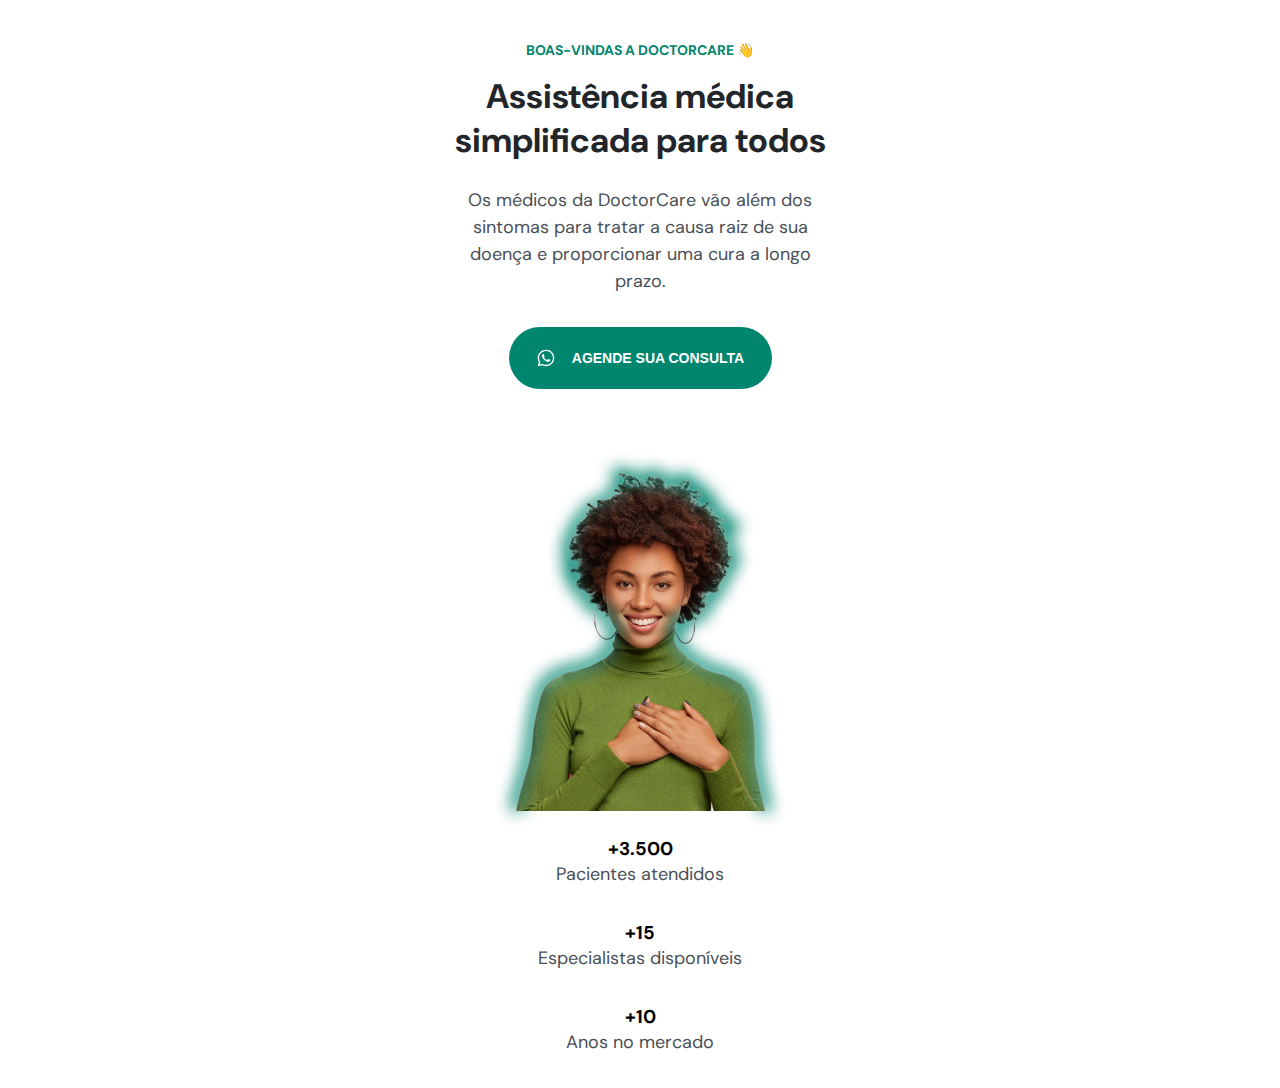
==== index.html @ e9bacbc9 "Right image used - CSS updated" ====
<!DOCTYPE html>
<html lang="en">
  <head>
    <meta charset="UTF-8" />
    <meta http-equiv="X-UA-Compatible" content="IE=edge" />
    <meta name="viewport" content="width=device-width, initial-scale=1.0" />
    <title>DoctorCare</title>
    <link rel="stylesheet" href="style.css" />
    <link rel="preconnect" href="https://fonts.googleapis.com" />
    <link rel="preconnect" href="https://fonts.gstatic.com" crossorigin />
    <link
      href="https://fonts.googleapis.com/css2?family=DM+Sans:wght@400;700&display=swap"
      rel="stylesheet"
    />
  </head>
  <body>
    <header>
      <h4>BOAS-VINDAS A DOCTORCARE 👋</h4>
      <h1>Assistência médica simplificada para todos</h1>
      <p>
        Os médicos da DoctorCare vão além dos sintomas para tratar a causa raiz
        de sua doença e proporcionar uma cura a longo prazo.
      </p>
      <button>
        <svg
          width="20"
          height="20"
          viewBox="0 0 20 20"
          fill="none"
          xmlns="http://www.w3.org/2000/svg"
        >
          <path
            d="M13.8337 11.6667C13.667 11.5833 12.5837 11.0833 12.417 11C12.2503 10.9167 12.0837 10.9167 11.917 11.0833C11.7503 11.25 11.417 11.75 11.2503 11.9167C11.167 12.0833 11.0003 12.0833 10.8337 12C10.2503 11.75 9.66699 11.4167 9.16699 11C8.75033 10.5833 8.33366 10.0833 8.00033 9.58334C7.91699 9.41668 8.00033 9.25001 8.08366 9.16668C8.16699 9.08334 8.25033 8.91668 8.41699 8.83334C8.50033 8.75001 8.58366 8.58334 8.58366 8.50001C8.66699 8.41668 8.66699 8.25001 8.58366 8.16668C8.50033 8.08334 8.08366 7.08334 7.91699 6.66668C7.83366 6.08334 7.66699 6.08334 7.50033 6.08334C7.41699 6.08334 7.25033 6.08334 7.08366 6.08334C6.91699 6.08334 6.66699 6.25001 6.58366 6.33334C6.08366 6.83334 5.83366 7.41668 5.83366 8.08334C5.91699 8.83334 6.16699 9.58334 6.66699 10.25C7.58366 11.5833 8.75033 12.6667 10.167 13.3333C10.5837 13.5 10.917 13.6667 11.3337 13.75C11.7503 13.9167 12.167 13.9167 12.667 13.8333C13.2503 13.75 13.7503 13.3333 14.0837 12.8333C14.2503 12.5 14.2503 12.1667 14.167 11.8333C14.167 11.8333 14.0003 11.75 13.8337 11.6667ZM15.917 4.08334C12.667 0.833344 7.41699 0.833344 4.16699 4.08334C1.50033 6.75001 1.00033 10.8333 2.83366 14.0833L1.66699 18.3333L6.08366 17.1667C7.33366 17.8333 8.66699 18.1667 10.0003 18.1667C14.5837 18.1667 18.2503 14.5 18.2503 9.91668C18.3337 7.75001 17.417 5.66668 15.917 4.08334ZM13.667 15.75C12.5837 16.4167 11.3337 16.8333 10.0003 16.8333C8.75033 16.8333 7.58366 16.5 6.50033 15.9167L6.25033 15.75L3.66699 16.4167L4.33366 13.9167L4.16699 13.6667C2.16699 10.3333 3.16699 6.16668 6.41699 4.08334C9.66699 2.00001 13.8337 3.08334 15.8337 6.25001C17.8337 9.50001 16.917 13.75 13.667 15.75Z"
            fill="white"
          />
        </svg>
        Agende sua consulta
      </button>
      <img src="./assets/Foto.png" alt="Mulher com camisola verde a sorrir" />
      <h3>+3.500</h3>
      <p>Pacientes atendidos</p>
      <h3>+15</h3>
      <p>Especialistas disponíveis</p>
      <h3>+10</h3>
      <p>Anos no mercado</p>
    </header>
  </body>
</html>
---- style.css ----
* {
  margin: 0;
  box-sizing: border-box;
}

:root {
  font-size: 62.5%;
  --primary-color: hsl(170, 100%, 26%);
  --headline: hsl(210, 11%, 15%);
  --paragraph: hsl(210, 9%, 31%);
}

body {
  font-family: 'DM Sans';
  font-size: 1.6rem;
  text-align: center;
}

header {
  width: 37.5rem;
  margin-right: auto;
  margin-left: auto;
  margin-top: 4.1rem;
}

h4 {
  font-size: 1.4rem;
  color: var(--primary-color);
  margin-bottom: 1.6rem;
}

h1 {
  font-size: 3.4rem;
  color: var(--headline);
  line-height: 130%;
  margin-bottom: 2.4rem;
}

p {
  font-size: 1.8rem;
  line-height: 150%;
  color: var(--paragraph);
  margin-bottom: 3.2rem;
}

button {
  background: var(--primary-color);
  border: none;
  border-radius: 4rem;
  margin-bottom: 6rem;
  height: 6.2rem;
  width: 26.3rem;
  text-transform: uppercase;
  color: white;
  font-size: 1.4rem;
  font-weight: 700;
  display: flex;
  align-items: center;
  justify-content: center;
  gap: 1.6rem;
  margin-right: auto;
  margin-left: auto;
}
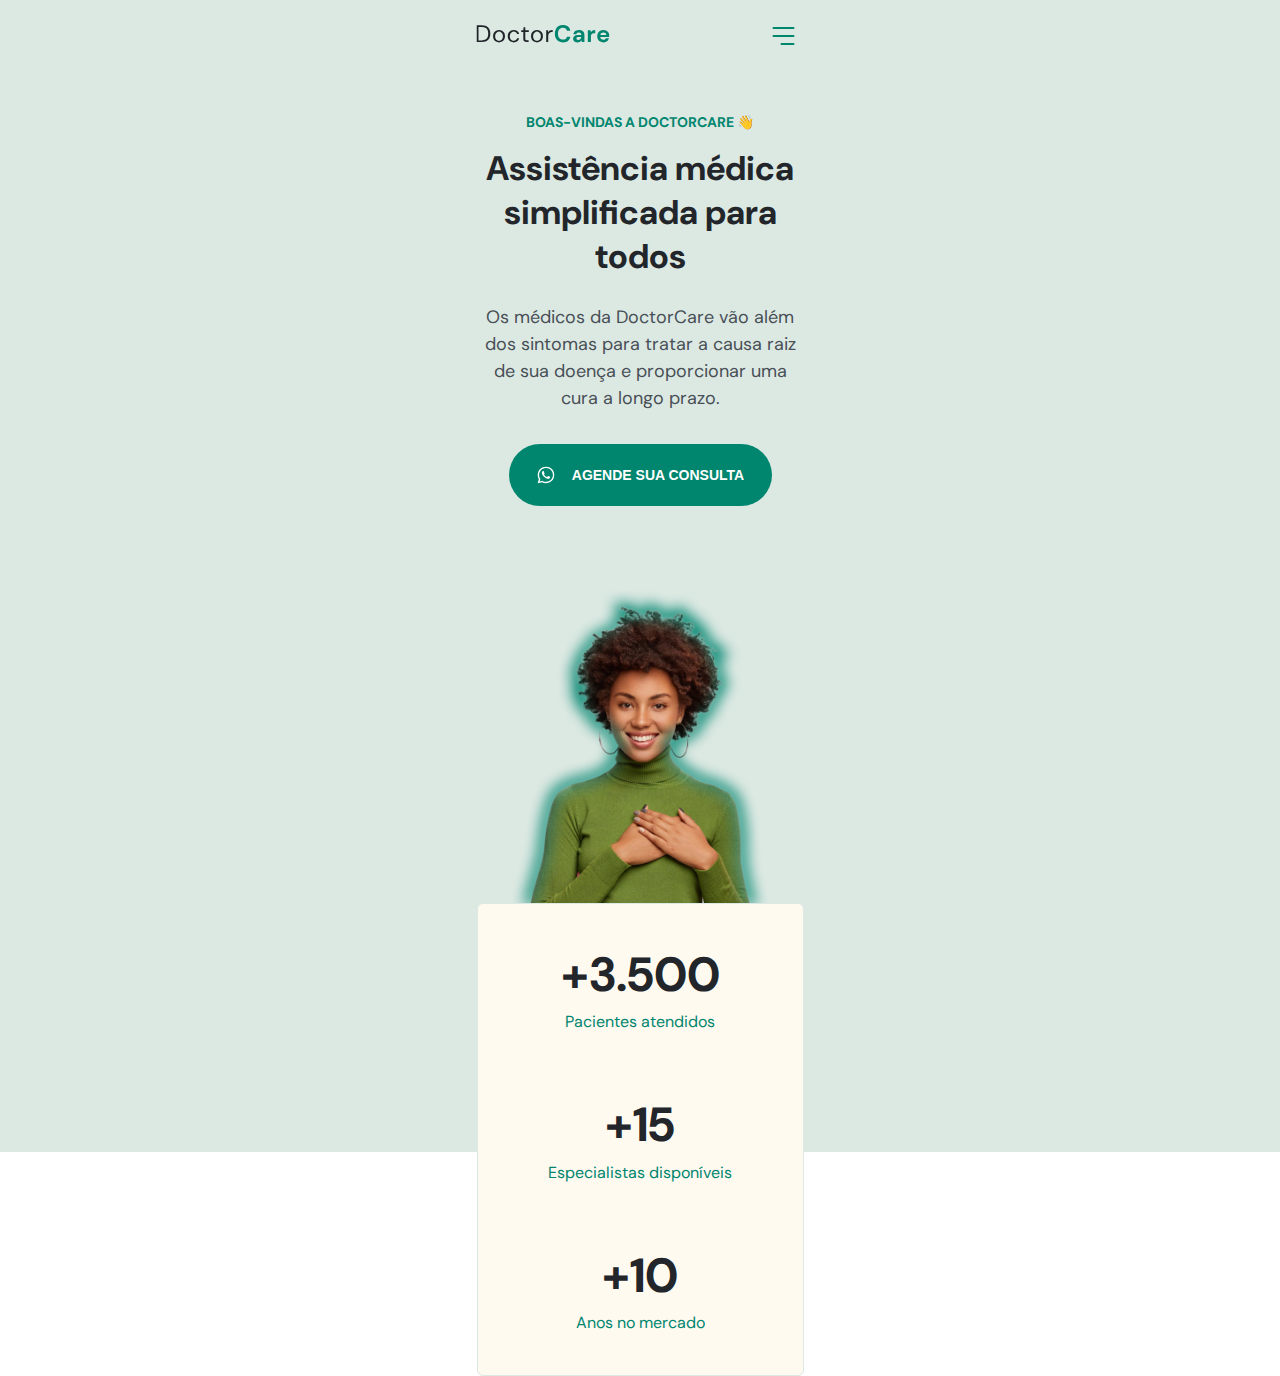
==== commit b718d25a: "Nav bar added" ====
--- a/index.html
+++ b/index.html
@@ -13,8 +13,91 @@
       rel="stylesheet"
     />
   </head>
-  <body>
-    <header>
+  <body onscroll="onScroll()">
+    <nav id="navigation" class="">
+      <div class="wrapper">
+        <a class="logo" href="#">
+          <svg
+            width="133"
+            height="18"
+            viewBox="0 0 133 18"
+            fill="none"
+            xmlns="http://www.w3.org/2000/svg"
+          >
+            <path
+              d="M0 17.088V0.287999H5.16C8.12 0.287999 10.296 1.04 11.688 2.544C13.096 4.048 13.8 6.112 13.8 8.736C13.8 11.312 13.096 13.352 11.688 14.856C10.296 16.344 8.12 17.088 5.16 17.088H0ZM2.016 15.408H5.112C6.744 15.408 8.04 15.144 9 14.616C9.976 14.072 10.672 13.304 11.088 12.312C11.504 11.304 11.712 10.112 11.712 8.736C11.712 7.328 11.504 6.12 11.088 5.112C10.672 4.104 9.976 3.328 9 2.784C8.04 2.24 6.744 1.968 5.112 1.968H2.016V15.408Z"
+              fill="#212529"
+            />
+            <path
+              d="M22.4949 17.376C21.3749 17.376 20.3669 17.12 19.4709 16.608C18.5749 16.096 17.8629 15.376 17.3349 14.448C16.8229 13.504 16.5669 12.4 16.5669 11.136C16.5669 9.872 16.8309 8.776 17.3589 7.848C17.8869 6.904 18.5989 6.176 19.4949 5.664C20.4069 5.152 21.4229 4.896 22.5429 4.896C23.6629 4.896 24.6709 5.152 25.5669 5.664C26.4629 6.176 27.1669 6.904 27.6789 7.848C28.2069 8.776 28.4709 9.872 28.4709 11.136C28.4709 12.4 28.2069 13.504 27.6789 14.448C27.1509 15.376 26.4309 16.096 25.5189 16.608C24.6229 17.12 23.6149 17.376 22.4949 17.376ZM22.4949 15.648C23.1829 15.648 23.8229 15.48 24.4149 15.144C25.0069 14.808 25.4869 14.304 25.8549 13.632C26.2229 12.96 26.4069 12.128 26.4069 11.136C26.4069 10.144 26.2229 9.312 25.8549 8.64C25.5029 7.968 25.0309 7.464 24.4389 7.128C23.8469 6.792 23.2149 6.624 22.5429 6.624C21.8549 6.624 21.2149 6.792 20.6229 7.128C20.0309 7.464 19.5509 7.968 19.1829 8.64C18.8149 9.312 18.6309 10.144 18.6309 11.136C18.6309 12.128 18.8149 12.96 19.1829 13.632C19.5509 14.304 20.0229 14.808 20.5989 15.144C21.1909 15.48 21.8229 15.648 22.4949 15.648Z"
+              fill="#212529"
+            />
+            <path
+              d="M37.2261 17.376C36.0901 17.376 35.0661 17.12 34.1541 16.608C33.2581 16.08 32.5461 15.352 32.0181 14.424C31.5061 13.48 31.2501 12.384 31.2501 11.136C31.2501 9.888 31.5061 8.8 32.0181 7.872C32.5461 6.928 33.2581 6.2 34.1541 5.688C35.0661 5.16 36.0901 4.896 37.2261 4.896C38.6341 4.896 39.8181 5.264 40.7781 6C41.7541 6.736 42.3701 7.72 42.6261 8.952H40.5621C40.4021 8.216 40.0101 7.648 39.3861 7.248C38.7621 6.832 38.0341 6.624 37.2021 6.624C36.5301 6.624 35.8981 6.792 35.3061 7.128C34.7141 7.464 34.2341 7.968 33.8661 8.64C33.4981 9.312 33.3141 10.144 33.3141 11.136C33.3141 12.128 33.4981 12.96 33.8661 13.632C34.2341 14.304 34.7141 14.816 35.3061 15.168C35.8981 15.504 36.5301 15.672 37.2021 15.672C38.0341 15.672 38.7621 15.472 39.3861 15.072C40.0101 14.656 40.4021 14.072 40.5621 13.32H42.6261C42.3861 14.52 41.7781 15.496 40.8021 16.248C39.8261 17 38.6341 17.376 37.2261 17.376Z"
+              fill="#212529"
+            />
+            <path
+              d="M50.2974 17.088C49.2094 17.088 48.3534 16.824 47.7294 16.296C47.1054 15.768 46.7934 14.816 46.7934 13.44V6.888H44.7294V5.184H46.7934L47.0574 2.328H48.8094V5.184H52.3134V6.888H48.8094V13.44C48.8094 14.192 48.9614 14.704 49.2654 14.976C49.5694 15.232 50.1054 15.36 50.8734 15.36H52.1214V17.088H50.2974Z"
+              fill="#212529"
+            />
+            <path
+              d="M60.4506 17.376C59.3306 17.376 58.3226 17.12 57.4266 16.608C56.5306 16.096 55.8186 15.376 55.2906 14.448C54.7786 13.504 54.5226 12.4 54.5226 11.136C54.5226 9.872 54.7866 8.776 55.3146 7.848C55.8426 6.904 56.5546 6.176 57.4506 5.664C58.3626 5.152 59.3786 4.896 60.4986 4.896C61.6186 4.896 62.6266 5.152 63.5226 5.664C64.4186 6.176 65.1226 6.904 65.6346 7.848C66.1626 8.776 66.4266 9.872 66.4266 11.136C66.4266 12.4 66.1626 13.504 65.6346 14.448C65.1066 15.376 64.3866 16.096 63.4746 16.608C62.5786 17.12 61.5706 17.376 60.4506 17.376ZM60.4506 15.648C61.1386 15.648 61.7786 15.48 62.3706 15.144C62.9626 14.808 63.4426 14.304 63.8106 13.632C64.1786 12.96 64.3626 12.128 64.3626 11.136C64.3626 10.144 64.1786 9.312 63.8106 8.64C63.4586 7.968 62.9866 7.464 62.3946 7.128C61.8026 6.792 61.1706 6.624 60.4986 6.624C59.8106 6.624 59.1706 6.792 58.5786 7.128C57.9866 7.464 57.5066 7.968 57.1386 8.64C56.7706 9.312 56.5866 10.144 56.5866 11.136C56.5866 12.128 56.7706 12.96 57.1386 13.632C57.5066 14.304 57.9786 14.808 58.5546 15.144C59.1466 15.48 59.7786 15.648 60.4506 15.648Z"
+              fill="#212529"
+            />
+            <path
+              d="M69.7097 17.088V5.184H71.5337L71.7017 7.464C72.0697 6.68 72.6297 6.056 73.3817 5.592C74.1337 5.128 75.0617 4.896 76.1657 4.896V7.008H75.6137C74.9097 7.008 74.2617 7.136 73.6697 7.392C73.0777 7.632 72.6057 8.048 72.2537 8.64C71.9017 9.232 71.7257 10.048 71.7257 11.088V17.088H69.7097Z"
+              fill="#212529"
+            />
+            <path
+              d="M86.4924 17.376C84.7964 17.376 83.3404 17.016 82.1244 16.296C80.9084 15.56 79.9724 14.544 79.3164 13.248C78.6604 11.936 78.3324 10.424 78.3324 8.712C78.3324 7 78.6604 5.488 79.3164 4.176C79.9724 2.864 80.9084 1.84 82.1244 1.104C83.3404 0.368 84.7964 0 86.4924 0C88.5084 0 90.1564 0.504 91.4364 1.512C92.7324 2.504 93.5404 3.904 93.8604 5.712H90.4764C90.2684 4.8 89.8204 4.088 89.1324 3.576C88.4604 3.048 87.5644 2.784 86.4444 2.784C84.8924 2.784 83.6764 3.312 82.7964 4.368C81.9164 5.424 81.4764 6.872 81.4764 8.712C81.4764 10.552 81.9164 12 82.7964 13.056C83.6764 14.096 84.8924 14.616 86.4444 14.616C87.5644 14.616 88.4604 14.376 89.1324 13.896C89.8204 13.4 90.2684 12.72 90.4764 11.856H93.8604C93.5404 13.584 92.7324 14.936 91.4364 15.912C90.1564 16.888 88.5084 17.376 86.4924 17.376Z"
+              fill="#00856F"
+            />
+            <path
+              d="M101.092 17.376C100.068 17.376 99.2278 17.216 98.5718 16.896C97.9158 16.56 97.4277 16.12 97.1077 15.576C96.7878 15.032 96.6278 14.432 96.6278 13.776C96.6278 12.672 97.0598 11.776 97.9238 11.088C98.7878 10.4 100.084 10.056 101.812 10.056H104.836V9.768C104.836 8.952 104.604 8.352 104.14 7.968C103.676 7.584 103.1 7.392 102.412 7.392C101.788 7.392 101.244 7.544 100.78 7.848C100.316 8.136 100.028 8.568 99.9157 9.144H96.9157C96.9958 8.28 97.2837 7.528 97.7797 6.888C98.2917 6.248 98.9477 5.76 99.7477 5.424C100.548 5.072 101.444 4.896 102.436 4.896C104.132 4.896 105.468 5.32 106.444 6.168C107.42 7.016 107.908 8.216 107.908 9.768V17.088H105.292L105.004 15.168C104.652 15.808 104.156 16.336 103.516 16.752C102.892 17.168 102.084 17.376 101.092 17.376ZM101.788 14.976C102.668 14.976 103.348 14.688 103.828 14.112C104.324 13.536 104.636 12.824 104.764 11.976H102.148C101.332 11.976 100.748 12.128 100.396 12.432C100.044 12.72 99.8678 13.08 99.8678 13.512C99.8678 13.976 100.044 14.336 100.396 14.592C100.748 14.848 101.212 14.976 101.788 14.976Z"
+              fill="#00856F"
+            />
+            <path
+              d="M111.319 17.088V5.184H114.055L114.343 7.416C114.775 6.648 115.359 6.04 116.095 5.592C116.847 5.128 117.727 4.896 118.735 4.896V8.136H117.871C117.199 8.136 116.599 8.24 116.071 8.448C115.543 8.656 115.127 9.016 114.823 9.528C114.535 10.04 114.391 10.752 114.391 11.664V17.088H111.319Z"
+              fill="#00856F"
+            />
+            <path
+              d="M126.888 17.376C125.688 17.376 124.624 17.12 123.696 16.608C122.768 16.096 122.04 15.376 121.512 14.448C120.984 13.52 120.72 12.448 120.72 11.232C120.72 10 120.976 8.904 121.488 7.944C122.016 6.984 122.736 6.24 123.648 5.712C124.576 5.168 125.664 4.896 126.912 4.896C128.08 4.896 129.112 5.152 130.008 5.664C130.904 6.176 131.6 6.88 132.096 7.776C132.608 8.656 132.864 9.64 132.864 10.728C132.864 10.904 132.856 11.088 132.84 11.28C132.84 11.472 132.832 11.672 132.816 11.88H123.768C123.832 12.808 124.152 13.536 124.728 14.064C125.32 14.592 126.032 14.856 126.864 14.856C127.488 14.856 128.008 14.72 128.424 14.448C128.856 14.16 129.176 13.792 129.384 13.344H132.504C132.28 14.096 131.904 14.784 131.376 15.408C130.864 16.016 130.224 16.496 129.456 16.848C128.704 17.2 127.848 17.376 126.888 17.376ZM126.912 7.392C126.16 7.392 125.496 7.608 124.92 8.04C124.344 8.456 123.976 9.096 123.816 9.96H129.744C129.696 9.176 129.408 8.552 128.88 8.088C128.352 7.624 127.696 7.392 126.912 7.392Z"
+              fill="#00856F"
+            />
+          </svg>
+        </a>
+        <svg
+          width="40"
+          height="40"
+          viewBox="0 0 40 40"
+          fill="none"
+          xmlns="http://www.w3.org/2000/svg"
+        >
+          <path
+            d="M10 20H30"
+            stroke="#00856F"
+            stroke-width="2"
+            stroke-linecap="round"
+            stroke-linejoin="round"
+          />
+          <path
+            d="M10 12H30"
+            stroke="#00856F"
+            stroke-width="2"
+            stroke-linecap="round"
+            stroke-linejoin="round"
+          />
+          <path
+            d="M18 28L30 28"
+            stroke="#00856F"
+            stroke-width="2"
+            stroke-linecap="round"
+            stroke-linejoin="round"
+          />
+        </svg>
+      </div>
+    </nav>
+    <header class="wrapper">
       <h4>BOAS-VINDAS A DOCTORCARE 👋</h4>
       <h1>Assistência médica simplificada para todos</h1>
       <p>
@@ -37,12 +120,21 @@
         Agende sua consulta
       </button>
       <img src="./assets/Foto.png" alt="Mulher com camisola verde a sorrir" />
-      <h3>+3.500</h3>
-      <p>Pacientes atendidos</p>
-      <h3>+15</h3>
-      <p>Especialistas disponíveis</p>
-      <h3>+10</h3>
-      <p>Anos no mercado</p>
+      <div class="stats">
+        <div class="stat">
+          <h3>+3.500</h3>
+          <p>Pacientes atendidos</p>
+        </div>
+        <div class="stat">
+          <h3>+15</h3>
+          <p>Especialistas disponíveis</p>
+        </div>
+        <div class="stat">
+          <h3>+10</h3>
+          <p>Anos no mercado</p>
+        </div>
+      </div>
     </header>
+    <script src="./main.js"></script>
   </body>
 </html>
--- a/style.css
+++ b/style.css
@@ -1,3 +1,5 @@
+/*===GERAL===*/
+
 * {
   margin: 0;
   box-sizing: border-box;
@@ -8,6 +10,9 @@
   --primary-color: hsl(170, 100%, 26%);
   --headline: hsl(210, 11%, 15%);
   --paragraph: hsl(210, 9%, 31%);
+  --brand-beige: hsl(39, 100%, 97%);
+  --brand-light: hsl(148, 23%, 89%);
+  --nav-height: 7.2rem;
 }
 
 body {
@@ -16,34 +21,51 @@
   text-align: center;
 }
 
-header {
+.wrapper {
   width: 37.5rem;
-  margin-right: auto;
-  margin-left: auto;
-  margin-top: 4.1rem;
+  margin-inline: auto;
+  padding-inline: 2.4rem;
 }
 
-h4 {
+/*===HEADER===*/
+
+header {
+  margin-top: calc(4.1rem + var(--nav-height));
+}
+
+header::before {
+  content: '';
+  width: 100vw;
+  height: calc(108rem + var(--nav-height));
+  background-color: var(--brand-light);
+  display: block;
+  position: absolute;
+  top: 0;
+  left: 0;
+  z-index: -1;
+}
+
+header h4 {
   font-size: 1.4rem;
   color: var(--primary-color);
   margin-bottom: 1.6rem;
 }
 
-h1 {
+header h1 {
   font-size: 3.4rem;
   color: var(--headline);
   line-height: 130%;
   margin-bottom: 2.4rem;
 }
 
-p {
+header p {
   font-size: 1.8rem;
   line-height: 150%;
   color: var(--paragraph);
   margin-bottom: 3.2rem;
 }
 
-button {
+header button {
   background: var(--primary-color);
   border: none;
   border-radius: 4rem;
@@ -61,3 +83,68 @@
   margin-right: auto;
   margin-left: auto;
 }
+
+header img {
+  width: 26.4rem;
+  display: block;
+  margin-inline: auto;
+  object-position: 0 2rem;
+}
+
+.stats {
+  width: 32.7rem;
+  padding-block: 4rem;
+  margin-inline: auto;
+  background-color: var(--brand-beige);
+  display: flex;
+  flex-direction: column;
+  justify-content: center;
+  gap: 6rem;
+  border: 1px solid var(--brand-light);
+  border-radius: 0.6rem;
+}
+
+.stat p {
+  margin: 0;
+  line-height: 150%;
+  color: var(--primary-color);
+  font-size: 1.6rem;
+}
+
+.stat h3 {
+  font-size: 4.8rem;
+  color: var(--headline);
+  line-height: 130%;
+  margin-bottom: 0.4rem;
+}
+
+/*===NAVIGATION===*/
+
+nav {
+  display: flex;
+  height: var(--nav-height);
+  position: fixed;
+  top: 0;
+  left: 50%;
+  transform: translateX(-50%);
+}
+
+nav .wrapper {
+  display: flex;
+  align-items: center;
+  justify-content: space-between;
+}
+
+nav.scroll {
+  background: var(--primary-color);
+  width: 100vw;
+}
+
+nav.scroll svg:nth-child(1) path {
+  fill: white;
+}
+
+nav.scroll svg:nth-child(2) path {
+  stroke: white;
+}
+
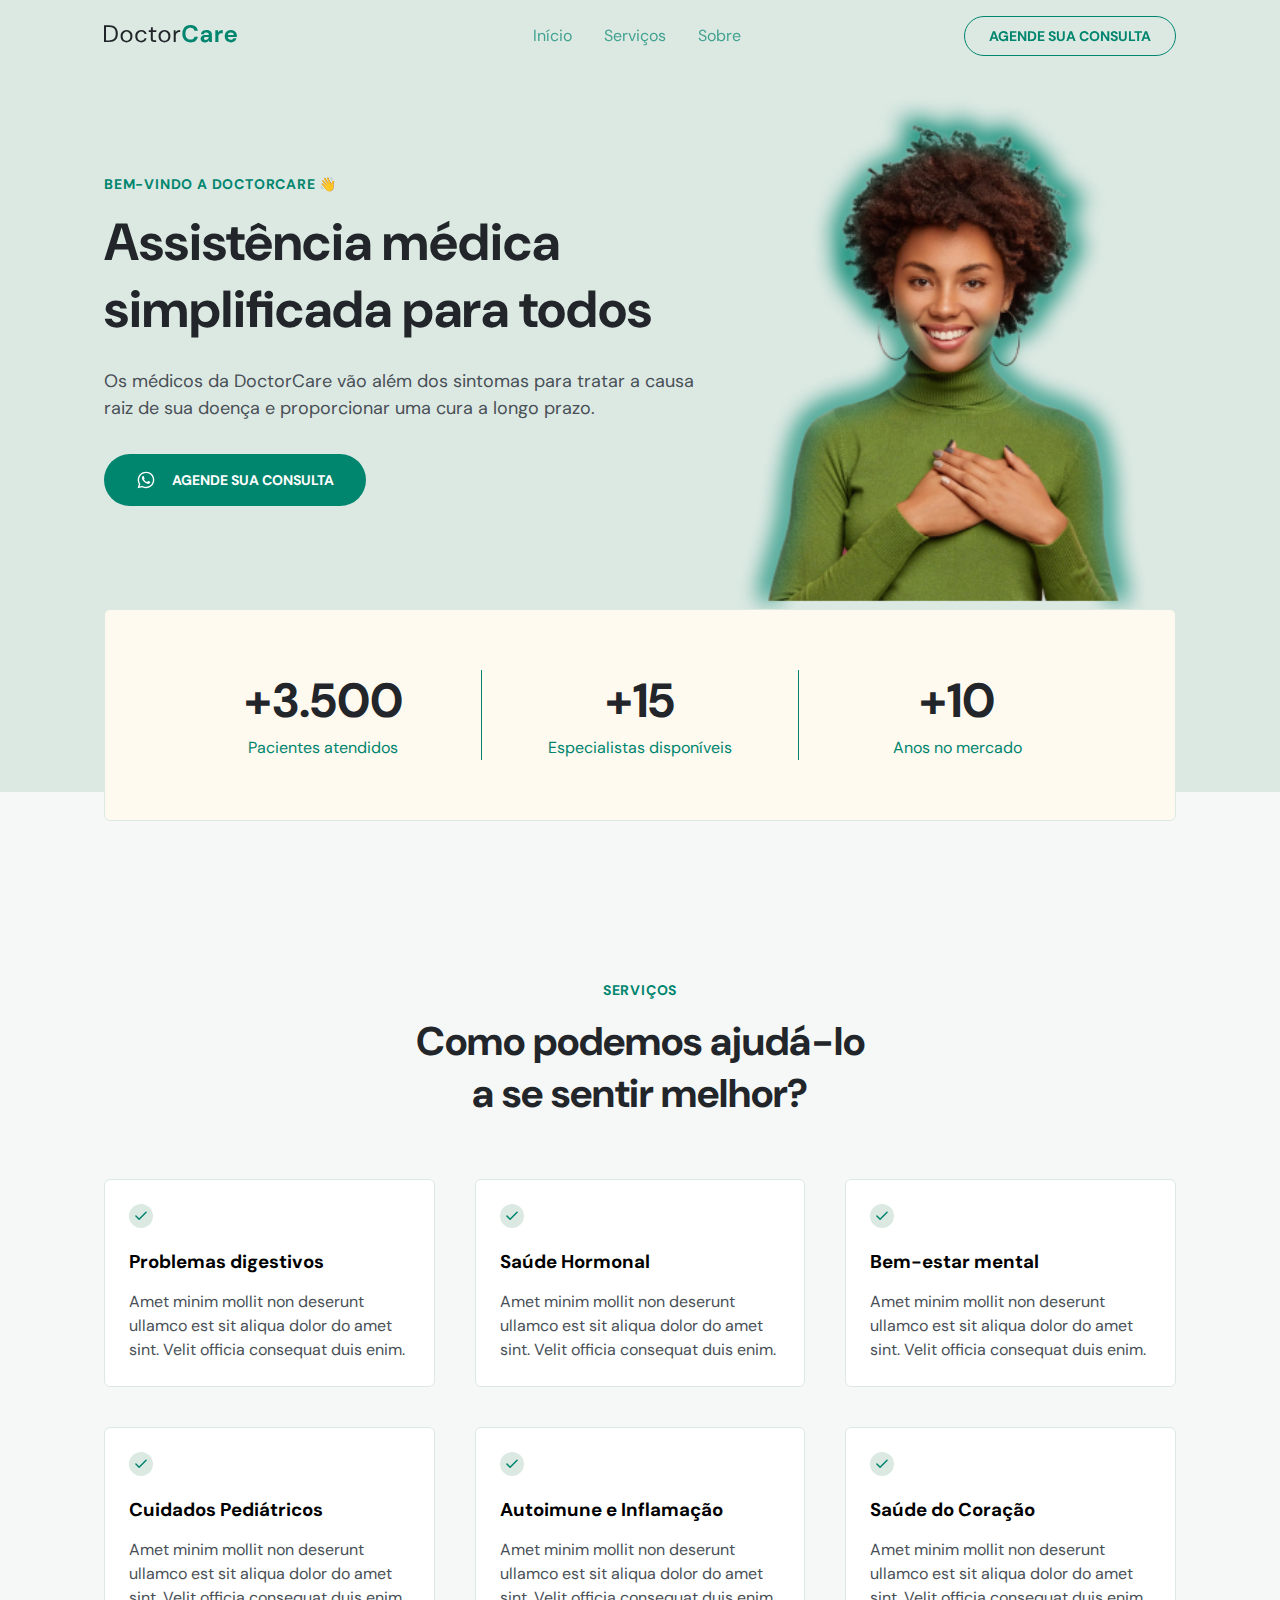
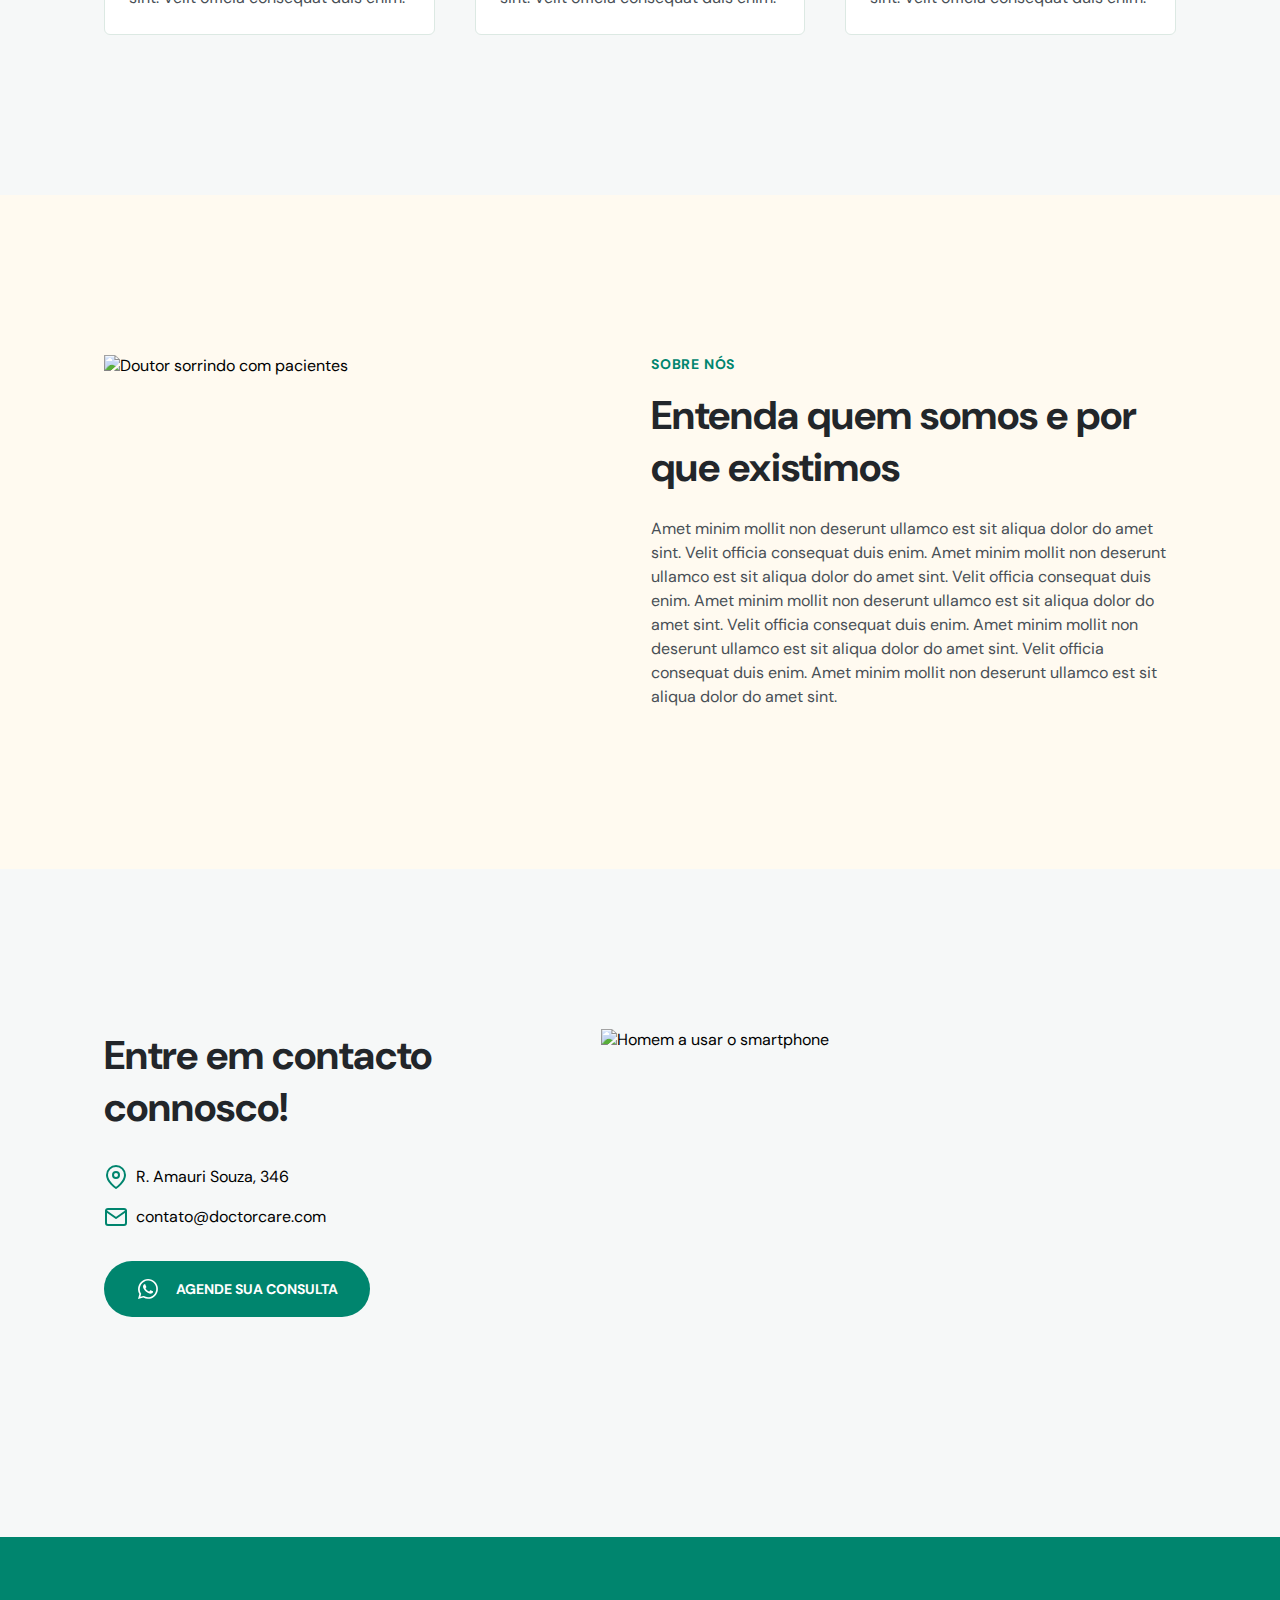
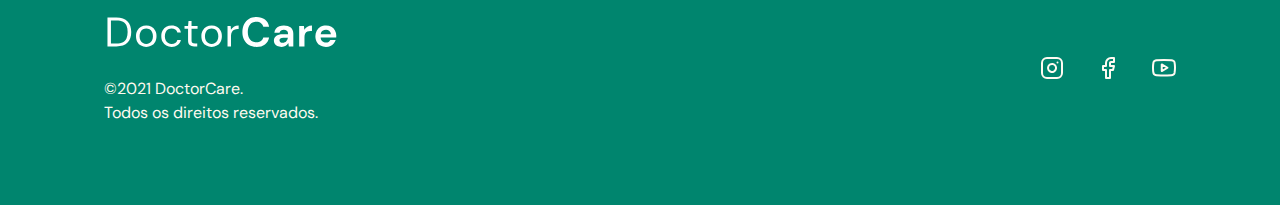
==== commit 36c6397c: "HTML and CSS for responsivity ready" ====
--- a/index.html
+++ b/index.html
@@ -13,10 +13,10 @@
       rel="stylesheet"
     />
   </head>
-  <body onscroll="onScroll()">
+  <body class="">
     <nav id="navigation" class="">
       <div class="wrapper">
-        <a class="logo" href="#">
+        <a class="logo" href="#home">
           <svg
             width="133"
             height="18"
@@ -66,60 +66,186 @@
             />
           </svg>
         </a>
-        <svg
-          width="40"
-          height="40"
-          viewBox="0 0 40 40"
-          fill="none"
-          xmlns="http://www.w3.org/2000/svg"
+        <div class="menu">
+          <ul>
+            <li><a onclick="closeMenu()" href="#home">Início</a></li>
+            <li><a onclick="closeMenu()" href="#services">Serviços</a></li>
+            <li><a onclick="closeMenu()" href="#about"">Sobre</a></li>
+          </ul>
+          <a class="button" onclick="closeMenu()" href="#contact">Agende sua consulta</a>
+          <ul class="social-links">
+            <li>
+              <a target="_blank" href="https://instagram.com/DoctorCare"
+                ><svg
+                  width="24"
+                  height="24"
+                  viewBox="0 0 24 24"
+                  fill="none"
+                  xmlns="http://www.w3.org/2000/svg"
+                >
+                  <path
+                    d="M17 1.99997H7C4.23858 1.99997 2 4.23855 2 6.99997V17C2 19.7614 4.23858 22 7 22H17C19.7614 22 22 19.7614 22 17V6.99997C22 4.23855 19.7614 1.99997 17 1.99997Z"
+                    stroke="#FFFAF1"
+                    stroke-width="2"
+                    stroke-linecap="round"
+                    stroke-linejoin="round"
+                  />
+                  <path
+                    d="M15.9997 11.3701C16.1231 12.2023 15.981 13.0523 15.5935 13.7991C15.206 14.5459 14.5929 15.1515 13.8413 15.5297C13.0898 15.908 12.2382 16.0397 11.4075 15.906C10.5768 15.7723 9.80947 15.3801 9.21455 14.7852C8.61962 14.1903 8.22744 13.4229 8.09377 12.5923C7.96011 11.7616 8.09177 10.91 8.47003 10.1584C8.84829 9.40691 9.45389 8.7938 10.2007 8.4063C10.9475 8.0188 11.7975 7.87665 12.6297 8.00006C13.4786 8.12594 14.2646 8.52152 14.8714 9.12836C15.4782 9.73521 15.8738 10.5211 15.9997 11.3701Z"
+                    stroke="#FFFAF1"
+                    stroke-width="2"
+                    stroke-linecap="round"
+                    stroke-linejoin="round"
+                  />
+                  <path
+                    d="M17.5 6.49997H17.51"
+                    stroke="#FFFAF1"
+                    stroke-width="2"
+                    stroke-linecap="round"
+                    stroke-linejoin="round"
+                  />
+                </svg>
+              </a>
+            </li>
+            <li>
+              <a target="_blank" href="https://facebook.com/DoctorCare"
+                ><svg
+                  width="24"
+                  height="24"
+                  viewBox="0 0 24 24"
+                  fill="none"
+                  xmlns="http://www.w3.org/2000/svg"
+                >
+                  <path
+                    d="M18 1.99997H15C13.6739 1.99997 12.4021 2.52675 11.4645 3.46444C10.5268 4.40212 10 5.67389 10 6.99997V9.99997H7V14H10V22H14V14H17L18 9.99997H14V6.99997C14 6.73475 14.1054 6.4804 14.2929 6.29286C14.4804 6.10533 14.7348 5.99997 15 5.99997H18V1.99997Z"
+                    stroke="#FFFAF1"
+                    stroke-width="2"
+                    stroke-linecap="round"
+                    stroke-linejoin="round"
+                  />
+                </svg>
+              </a>
+            </li>
+            <li>
+              <a target="_blank" href="https://youtube.com/DoctorCare"
+                ><svg
+                  width="24"
+                  height="24"
+                  viewBox="0 0 24 24"
+                  fill="none"
+                  xmlns="http://www.w3.org/2000/svg"
+                >
+                  <path
+                    d="M22.5396 6.42C22.4208 5.94541 22.1789 5.51057 21.8382 5.15941C21.4976 4.80824 21.0703 4.55318 20.5996 4.42C18.8796 4 11.9996 4 11.9996 4C11.9996 4 5.1196 4 3.3996 4.46C2.92884 4.59318 2.50157 4.84824 2.16094 5.19941C1.82031 5.55057 1.57838 5.98541 1.4596 6.46C1.14481 8.20556 0.990831 9.97631 0.999595 11.75C0.988374 13.537 1.14236 15.3213 1.4596 17.08C1.59055 17.5398 1.8379 17.9581 2.17774 18.2945C2.51758 18.6308 2.93842 18.8738 3.3996 19C5.1196 19.46 11.9996 19.46 11.9996 19.46C11.9996 19.46 18.8796 19.46 20.5996 19C21.0703 18.8668 21.4976 18.6118 21.8382 18.2606C22.1789 17.9094 22.4208 17.4746 22.5396 17C22.852 15.2676 23.0059 13.5103 22.9996 11.75C23.0108 9.96295 22.8568 8.1787 22.5396 6.42Z"
+                    stroke="#FFFAF1"
+                    stroke-width="2"
+                    stroke-linecap="round"
+                    stroke-linejoin="round"
+                  />
+                  <path
+                    d="M9.75 15.02L15.5 11.75L9.75 8.48001V15.02Z"
+                    stroke="#FFFAF1"
+                    stroke-width="2"
+                    stroke-linecap="round"
+                    stroke-linejoin="round"
+                  />
+                </svg>
+              </a>
+            </li>
+          </ul>
+        </div>
+        <button
+          aria-label="Abrir Menu"
+          aria-expanded="false"
+          onclick="openMenu()"
+          class="open-menu"
         >
-          <path
-            d="M10 20H30"
-            stroke="#00856F"
-            stroke-width="2"
-            stroke-linecap="round"
-            stroke-linejoin="round"
-          />
-          <path
-            d="M10 12H30"
-            stroke="#00856F"
-            stroke-width="2"
-            stroke-linecap="round"
-            stroke-linejoin="round"
-          />
-          <path
-            d="M18 28L30 28"
-            stroke="#00856F"
-            stroke-width="2"
-            stroke-linecap="round"
-            stroke-linejoin="round"
-          />
-        </svg>
+          <svg
+            width="40"
+            height="40"
+            viewBox="0 0 40 40"
+            fill="none"
+            xmlns="http://www.w3.org/2000/svg"
+          >
+            <path
+              d="M10 20H30"
+              stroke="#00856F"
+              stroke-width="2"
+              stroke-linecap="round"
+              stroke-linejoin="round"
+            />
+            <path
+              d="M10 12H30"
+              stroke="#00856F"
+              stroke-width="2"
+              stroke-linecap="round"
+              stroke-linejoin="round"
+            />
+            <path
+              d="M18 28L30 28"
+              stroke="#00856F"
+              stroke-width="2"
+              stroke-linecap="round"
+              stroke-linejoin="round"
+            />
+          </svg>
+        </button>
+        <button
+          aria-expanded="true"
+          aria-label="Fechar Menu"
+          onclick="closeMenu()"
+          class="close-menu"
+        >
+          <svg
+            width="40"
+            height="40"
+            viewBox="0 0 40 40"
+            fill="none"
+            xmlns="http://www.w3.org/2000/svg"
+          >
+            <path
+              d="M30 10L10 30M10 10L30 30"
+              stroke="#FFFAF1"
+              stroke-width="2"
+              stroke-linecap="round"
+              stroke-linejoin="round"
+            />
+          </svg>
+        </button>
       </div>
     </nav>
-    <header class="wrapper">
-      <h4>BOAS-VINDAS A DOCTORCARE 👋</h4>
-      <h1>Assistência médica simplificada para todos</h1>
-      <p>
-        Os médicos da DoctorCare vão além dos sintomas para tratar a causa raiz
-        de sua doença e proporcionar uma cura a longo prazo.
-      </p>
-      <button>
-        <svg
-          width="20"
-          height="20"
-          viewBox="0 0 20 20"
-          fill="none"
-          xmlns="http://www.w3.org/2000/svg"
-        >
-          <path
-            d="M13.8337 11.6667C13.667 11.5833 12.5837 11.0833 12.417 11C12.2503 10.9167 12.0837 10.9167 11.917 11.0833C11.7503 11.25 11.417 11.75 11.2503 11.9167C11.167 12.0833 11.0003 12.0833 10.8337 12C10.2503 11.75 9.66699 11.4167 9.16699 11C8.75033 10.5833 8.33366 10.0833 8.00033 9.58334C7.91699 9.41668 8.00033 9.25001 8.08366 9.16668C8.16699 9.08334 8.25033 8.91668 8.41699 8.83334C8.50033 8.75001 8.58366 8.58334 8.58366 8.50001C8.66699 8.41668 8.66699 8.25001 8.58366 8.16668C8.50033 8.08334 8.08366 7.08334 7.91699 6.66668C7.83366 6.08334 7.66699 6.08334 7.50033 6.08334C7.41699 6.08334 7.25033 6.08334 7.08366 6.08334C6.91699 6.08334 6.66699 6.25001 6.58366 6.33334C6.08366 6.83334 5.83366 7.41668 5.83366 8.08334C5.91699 8.83334 6.16699 9.58334 6.66699 10.25C7.58366 11.5833 8.75033 12.6667 10.167 13.3333C10.5837 13.5 10.917 13.6667 11.3337 13.75C11.7503 13.9167 12.167 13.9167 12.667 13.8333C13.2503 13.75 13.7503 13.3333 14.0837 12.8333C14.2503 12.5 14.2503 12.1667 14.167 11.8333C14.167 11.8333 14.0003 11.75 13.8337 11.6667ZM15.917 4.08334C12.667 0.833344 7.41699 0.833344 4.16699 4.08334C1.50033 6.75001 1.00033 10.8333 2.83366 14.0833L1.66699 18.3333L6.08366 17.1667C7.33366 17.8333 8.66699 18.1667 10.0003 18.1667C14.5837 18.1667 18.2503 14.5 18.2503 9.91668C18.3337 7.75001 17.417 5.66668 15.917 4.08334ZM13.667 15.75C12.5837 16.4167 11.3337 16.8333 10.0003 16.8333C8.75033 16.8333 7.58366 16.5 6.50033 15.9167L6.25033 15.75L3.66699 16.4167L4.33366 13.9167L4.16699 13.6667C2.16699 10.3333 3.16699 6.16668 6.41699 4.08334C9.66699 2.00001 13.8337 3.08334 15.8337 6.25001C17.8337 9.50001 16.917 13.75 13.667 15.75Z"
-            fill="white"
-          />
-        </svg>
-        Agende sua consulta
-      </button>
-      <img src="./assets/Foto.png" alt="Mulher com camisola verde a sorrir" />
+    <section id="home">
+      <div class="wrapper">
+        <div class="col-a">
+          <header>
+            <h4>BEM-VINDO A DOCTORCARE 👋</h4>
+            <h1>Assistência médica simplificada para todos</h1>
+          </header>
+          <div class="content">
+            <p>
+              Os médicos da DoctorCare vão além dos sintomas para tratar a causa raiz
+              de sua doença e proporcionar uma cura a longo prazo.
+            </p>
+            <a class="button" href="#contact">
+              <svg
+                width="20"
+                height="20"
+                viewBox="0 0 20 20"
+                fill="none"
+                xmlns="http://www.w3.org/2000/svg"
+              >
+                <path
+                  d="M13.8337 11.6667C13.667 11.5833 12.5837 11.0833 12.417 11C12.2503 10.9167 12.0837 10.9167 11.917 11.0833C11.7503 11.25 11.417 11.75 11.2503 11.9167C11.167 12.0833 11.0003 12.0833 10.8337 12C10.2503 11.75 9.66699 11.4167 9.16699 11C8.75033 10.5833 8.33366 10.0833 8.00033 9.58334C7.91699 9.41668 8.00033 9.25001 8.08366 9.16668C8.16699 9.08334 8.25033 8.91668 8.41699 8.83334C8.50033 8.75001 8.58366 8.58334 8.58366 8.50001C8.66699 8.41668 8.66699 8.25001 8.58366 8.16668C8.50033 8.08334 8.08366 7.08334 7.91699 6.66668C7.83366 6.08334 7.66699 6.08334 7.50033 6.08334C7.41699 6.08334 7.25033 6.08334 7.08366 6.08334C6.91699 6.08334 6.66699 6.25001 6.58366 6.33334C6.08366 6.83334 5.83366 7.41668 5.83366 8.08334C5.91699 8.83334 6.16699 9.58334 6.66699 10.25C7.58366 11.5833 8.75033 12.6667 10.167 13.3333C10.5837 13.5 10.917 13.6667 11.3337 13.75C11.7503 13.9167 12.167 13.9167 12.667 13.8333C13.2503 13.75 13.7503 13.3333 14.0837 12.8333C14.2503 12.5 14.2503 12.1667 14.167 11.8333C14.167 11.8333 14.0003 11.75 13.8337 11.6667ZM15.917 4.08334C12.667 0.833344 7.41699 0.833344 4.16699 4.08334C1.50033 6.75001 1.00033 10.8333 2.83366 14.0833L1.66699 18.3333L6.08366 17.1667C7.33366 17.8333 8.66699 18.1667 10.0003 18.1667C14.5837 18.1667 18.2503 14.5 18.2503 9.91668C18.3337 7.75001 17.417 5.66668 15.917 4.08334ZM13.667 15.75C12.5837 16.4167 11.3337 16.8333 10.0003 16.8333C8.75033 16.8333 7.58366 16.5 6.50033 15.9167L6.25033 15.75L3.66699 16.4167L4.33366 13.9167L4.16699 13.6667C2.16699 10.3333 3.16699 6.16668 6.41699 4.08334C9.66699 2.00001 13.8337 3.08334 15.8337 6.25001C17.8337 9.50001 16.917 13.75 13.667 15.75Z"
+                  fill="white"
+                />
+              </svg>
+              Agende sua consulta
+            </a>
+          </div>
+        </div>
+        <div class="col-b">
+          <img src="./assets/Foto.png" alt="Mulher com camisola verde a sorrir" />
+        </div>
       <div class="stats">
         <div class="stat">
           <h3>+3.500</h3>
@@ -134,7 +260,371 @@
           <p>Anos no mercado</p>
         </div>
       </div>
-    </header>
+      </div>
+    </section>
+
+    <section id="services">
+      <div class="wrapper">
+        <header>
+          <h4>Serviços</h4>
+          <h2>Como podemos ajudá-lo a se sentir melhor?</h2>
+        </header>
+        <div class="content">
+          <div class="cards">
+            <div class="card">
+              <svg
+                width="24"
+                height="24"
+                viewBox="0 0 24 24"
+                fill="none"
+                xmlns="http://www.w3.org/2000/svg"
+              >
+                <circle cx="12" cy="12" r="12" fill="#DCE9E2" />
+                <path
+                  d="M17.091 8.18182L10.091 15.1818L6.90918 12"
+                  stroke="#00856F"
+                  stroke-width="1.5"
+                  stroke-linecap="round"
+                  stroke-linejoin="round"
+                />
+              </svg>
+              <h3>Problemas digestivos</h3>
+              <p>
+                Amet minim mollit non deserunt ullamco est sit aliqua dolor do
+                amet sint. Velit officia consequat duis enim.
+              </p>
+            </div>
+  
+            <div class="card">
+              <svg
+                width="24"
+                height="24"
+                viewBox="0 0 24 24"
+                fill="none"
+                xmlns="http://www.w3.org/2000/svg"
+              >
+                <circle cx="12" cy="12" r="12" fill="#DCE9E2" />
+                <path
+                  d="M17.091 8.18182L10.091 15.1818L6.90918 12"
+                  stroke="#00856F"
+                  stroke-width="1.5"
+                  stroke-linecap="round"
+                  stroke-linejoin="round"
+                />
+              </svg>
+              <h3>Saúde Hormonal</h3>
+              <p>
+                Amet minim mollit non deserunt ullamco est sit aliqua dolor do
+                amet sint. Velit officia consequat duis enim.
+              </p>
+            </div>
+  
+            <div class="card">
+              <svg
+                width="24"
+                height="24"
+                viewBox="0 0 24 24"
+                fill="none"
+                xmlns="http://www.w3.org/2000/svg"
+              >
+                <circle cx="12" cy="12" r="12" fill="#DCE9E2" />
+                <path
+                  d="M17.091 8.18182L10.091 15.1818L6.90918 12"
+                  stroke="#00856F"
+                  stroke-width="1.5"
+                  stroke-linecap="round"
+                  stroke-linejoin="round"
+                />
+              </svg>
+              <h3>Bem-estar mental</h3>
+              <p>
+                Amet minim mollit non deserunt ullamco est sit aliqua dolor do
+                amet sint. Velit officia consequat duis enim.
+              </p>
+            </div>
+  
+            <div class="card">
+              <svg
+                width="24"
+                height="24"
+                viewBox="0 0 24 24"
+                fill="none"
+                xmlns="http://www.w3.org/2000/svg"
+              >
+                <circle cx="12" cy="12" r="12" fill="#DCE9E2" />
+                <path
+                  d="M17.091 8.18182L10.091 15.1818L6.90918 12"
+                  stroke="#00856F"
+                  stroke-width="1.5"
+                  stroke-linecap="round"
+                  stroke-linejoin="round"
+                />
+              </svg>
+              <h3>Cuidados Pediátricos</h3>
+              <p>
+                Amet minim mollit non deserunt ullamco est sit aliqua dolor do
+                amet sint. Velit officia consequat duis enim.
+              </p>
+            </div>
+  
+            <div class="card">
+              <svg
+                width="24"
+                height="24"
+                viewBox="0 0 24 24"
+                fill="none"
+                xmlns="http://www.w3.org/2000/svg"
+              >
+                <circle cx="12" cy="12" r="12" fill="#DCE9E2" />
+                <path
+                  d="M17.091 8.18182L10.091 15.1818L6.90918 12"
+                  stroke="#00856F"
+                  stroke-width="1.5"
+                  stroke-linecap="round"
+                  stroke-linejoin="round"
+                />
+              </svg>
+              <h3>Autoimune e Inflamação</h3>
+              <p>
+                Amet minim mollit non deserunt ullamco est sit aliqua dolor do
+                amet sint. Velit officia consequat duis enim.
+              </p>
+            </div>
+  
+            <div class="card">
+              <svg
+                width="24"
+                height="24"
+                viewBox="0 0 24 24"
+                fill="none"
+                xmlns="http://www.w3.org/2000/svg"
+              >
+                <circle cx="12" cy="12" r="12" fill="#DCE9E2" />
+                <path
+                  d="M17.091 8.18182L10.091 15.1818L6.90918 12"
+                  stroke="#00856F"
+                  stroke-width="1.5"
+                  stroke-linecap="round"
+                  stroke-linejoin="round"
+                />
+              </svg>
+              <h3>Saúde do Coração</h3>
+              <p>
+                Amet minim mollit non deserunt ullamco est sit aliqua dolor do
+                amet sint. Velit officia consequat duis enim.
+              </p>
+            </div>
+          </div>
+        </div>
+      </div>
+    </section>
+
+    <section id="about">
+      <div class="wrapper">
+        <div class="col-a">
+          <header>
+            <h4>Sobre nós</h4>
+            <h2>Entenda quem somos e por que existimos</h2>
+          </header>
+
+          <div class="content">
+          <p>Amet minim mollit non deserunt ullamco est sit aliqua dolor do amet sint. Velit officia consequat duis enim. Amet minim mollit non deserunt ullamco est sit aliqua dolor do amet sint. Velit officia consequat duis enim. Amet minim mollit non deserunt ullamco est sit aliqua dolor do amet sint. Velit officia consequat duis enim. Amet minim mollit non deserunt ullamco est sit aliqua dolor do amet sint. Velit officia consequat duis enim. Amet minim mollit non deserunt ullamco est sit aliqua dolor do amet sint.</p>
+          </div>
+      </div>
+
+      <div class="col-b">
+        <img src="./assets/happy-doctor-holding-a-clipboard-with-patients.png" alt="Doutor sorrindo com pacientes">
+      </div>
+      </div>
+    </section>
+
+    <section id="contact">
+      <div class="wrapper">
+
+        <div class="col-a">
+        <header>
+          <h2>Entre em contacto connosco!</h2>
+        </header>
+        <div class="content">
+          <ul>
+            <li><svg width="24" height="24" viewBox="0 0 24 24" fill="none" xmlns="http://www.w3.org/2000/svg">
+              <path d="M21 10C21 17 12 23 12 23C12 23 3 17 3 10C3 7.61305 3.94821 5.32387 5.63604 3.63604C7.32387 1.94821 9.61305 1 12 1C14.3869 1 16.6761 1.94821 18.364 3.63604C20.0518 5.32387 21 7.61305 21 10Z" stroke="#00856F" stroke-width="2" stroke-linecap="round" stroke-linejoin="round"/>
+              <path d="M12 13C13.6569 13 15 11.6569 15 10C15 8.34315 13.6569 7 12 7C10.3431 7 9 8.34315 9 10C9 11.6569 10.3431 13 12 13Z" stroke="#00856F" stroke-width="2" stroke-linecap="round" stroke-linejoin="round"/>
+              </svg>
+              R. Amauri Souza, 346</li>
+            <li><svg width="24" height="24" viewBox="0 0 24 24" fill="none" xmlns="http://www.w3.org/2000/svg">
+              <path d="M4 4H20C21.1 4 22 4.9 22 6V18C22 19.1 21.1 20 20 20H4C2.9 20 2 19.1 2 18V6C2 4.9 2.9 4 4 4Z" stroke="#00856F" stroke-width="2" stroke-linecap="round" stroke-linejoin="round"/>
+              <path d="M22 6L12 13L2 6" stroke="#00856F" stroke-width="2" stroke-linecap="round" stroke-linejoin="round"/>
+              </svg>
+              contato@doctorcare.com</li>
+          </ul>
+          <a class="button" href="https://wa.me/5511987654321" target="_blank"><svg width="24" height="24" viewBox="0 0 24 24" fill="none" xmlns="http://www.w3.org/2000/svg">
+            <path d="M16.6 14.0001C16.4 13.9001 15.1 13.3001 14.9 13.2001C14.7 13.1001 14.5 13.1001 14.3 13.3001C14.1 13.5001 13.7 14.1001 13.5 14.3001C13.4 14.5001 13.2 14.5001 13 14.4001C12.3 14.1001 11.6 13.7001 11 13.2001C10.5 12.7001 10 12.1001 9.6 11.5001C9.5 11.3001 9.6 11.1001 9.7 11.0001C9.8 10.9001 9.9 10.7001 10.1 10.6001C10.2 10.5001 10.3 10.3001 10.3 10.2001C10.4 10.1001 10.4 9.9001 10.3 9.8001C10.2 9.7001 9.7 8.5001 9.5 8.0001C9.4 7.3001 9.2 7.3001 9 7.3001C8.9 7.3001 8.7 7.3001 8.5 7.3001C8.3 7.3001 8 7.5001 7.9 7.6001C7.3 8.2001 7 8.9001 7 9.7001C7.1 10.6001 7.4 11.5001 8 12.3001C9.1 13.9001 10.5 15.2001 12.2 16.0001C12.7 16.2001 13.1 16.4001 13.6 16.5001C14.1 16.7001 14.6 16.7001 15.2 16.6001C15.9 16.5001 16.5 16.0001 16.9 15.4001C17.1 15.0001 17.1 14.6001 17 14.2001C17 14.2001 16.8 14.1001 16.6 14.0001ZM19.1 4.9001C15.2 1.0001 8.9 1.0001 5 4.9001C1.8 8.1001 1.2 13.0001 3.4 16.9001L2 22.0001L7.3 20.6001C8.8 21.4001 10.4 21.8001 12 21.8001C17.5 21.8001 21.9 17.4001 21.9 11.9001C22 9.3001 20.9 6.8001 19.1 4.9001ZM16.4 18.9001C15.1 19.7001 13.6 20.2001 12 20.2001C10.5 20.2001 9.1 19.8001 7.8 19.1001L7.5 18.9001L4.4 19.7001L5.2 16.7001L5 16.4001C2.6 12.4001 3.8 7.4001 7.7 4.9001C11.6 2.4001 16.6 3.7001 19 7.5001C21.4 11.4001 20.3 16.5001 16.4 18.9001Z" fill="white"/>
+            </svg>
+            Agende sua consulta</a>
+        </div>
+        </div>
+      <div class="col-b">
+        <img src="./assets/man-with-smartphone.png" alt="Homem a usar o smartphone">
+      </div>
+      </div>
+    </section>
+
+    <footer>
+      <div class="wrapper">
+        <div class="col-a">
+      <a class="logo" href="#home">
+        <svg
+          width="133"
+          height="18"
+          viewBox="0 0 133 18"
+          fill="none"
+          xmlns="http://www.w3.org/2000/svg"
+        >
+          <path
+            d="M0 17.088V0.287999H5.16C8.12 0.287999 10.296 1.04 11.688 2.544C13.096 4.048 13.8 6.112 13.8 8.736C13.8 11.312 13.096 13.352 11.688 14.856C10.296 16.344 8.12 17.088 5.16 17.088H0ZM2.016 15.408H5.112C6.744 15.408 8.04 15.144 9 14.616C9.976 14.072 10.672 13.304 11.088 12.312C11.504 11.304 11.712 10.112 11.712 8.736C11.712 7.328 11.504 6.12 11.088 5.112C10.672 4.104 9.976 3.328 9 2.784C8.04 2.24 6.744 1.968 5.112 1.968H2.016V15.408Z"
+            fill="#212529"
+          />
+          <path
+            d="M22.4949 17.376C21.3749 17.376 20.3669 17.12 19.4709 16.608C18.5749 16.096 17.8629 15.376 17.3349 14.448C16.8229 13.504 16.5669 12.4 16.5669 11.136C16.5669 9.872 16.8309 8.776 17.3589 7.848C17.8869 6.904 18.5989 6.176 19.4949 5.664C20.4069 5.152 21.4229 4.896 22.5429 4.896C23.6629 4.896 24.6709 5.152 25.5669 5.664C26.4629 6.176 27.1669 6.904 27.6789 7.848C28.2069 8.776 28.4709 9.872 28.4709 11.136C28.4709 12.4 28.2069 13.504 27.6789 14.448C27.1509 15.376 26.4309 16.096 25.5189 16.608C24.6229 17.12 23.6149 17.376 22.4949 17.376ZM22.4949 15.648C23.1829 15.648 23.8229 15.48 24.4149 15.144C25.0069 14.808 25.4869 14.304 25.8549 13.632C26.2229 12.96 26.4069 12.128 26.4069 11.136C26.4069 10.144 26.2229 9.312 25.8549 8.64C25.5029 7.968 25.0309 7.464 24.4389 7.128C23.8469 6.792 23.2149 6.624 22.5429 6.624C21.8549 6.624 21.2149 6.792 20.6229 7.128C20.0309 7.464 19.5509 7.968 19.1829 8.64C18.8149 9.312 18.6309 10.144 18.6309 11.136C18.6309 12.128 18.8149 12.96 19.1829 13.632C19.5509 14.304 20.0229 14.808 20.5989 15.144C21.1909 15.48 21.8229 15.648 22.4949 15.648Z"
+            fill="#212529"
+          />
+          <path
+            d="M37.2261 17.376C36.0901 17.376 35.0661 17.12 34.1541 16.608C33.2581 16.08 32.5461 15.352 32.0181 14.424C31.5061 13.48 31.2501 12.384 31.2501 11.136C31.2501 9.888 31.5061 8.8 32.0181 7.872C32.5461 6.928 33.2581 6.2 34.1541 5.688C35.0661 5.16 36.0901 4.896 37.2261 4.896C38.6341 4.896 39.8181 5.264 40.7781 6C41.7541 6.736 42.3701 7.72 42.6261 8.952H40.5621C40.4021 8.216 40.0101 7.648 39.3861 7.248C38.7621 6.832 38.0341 6.624 37.2021 6.624C36.5301 6.624 35.8981 6.792 35.3061 7.128C34.7141 7.464 34.2341 7.968 33.8661 8.64C33.4981 9.312 33.3141 10.144 33.3141 11.136C33.3141 12.128 33.4981 12.96 33.8661 13.632C34.2341 14.304 34.7141 14.816 35.3061 15.168C35.8981 15.504 36.5301 15.672 37.2021 15.672C38.0341 15.672 38.7621 15.472 39.3861 15.072C40.0101 14.656 40.4021 14.072 40.5621 13.32H42.6261C42.3861 14.52 41.7781 15.496 40.8021 16.248C39.8261 17 38.6341 17.376 37.2261 17.376Z"
+            fill="#212529"
+          />
+          <path
+            d="M50.2974 17.088C49.2094 17.088 48.3534 16.824 47.7294 16.296C47.1054 15.768 46.7934 14.816 46.7934 13.44V6.888H44.7294V5.184H46.7934L47.0574 2.328H48.8094V5.184H52.3134V6.888H48.8094V13.44C48.8094 14.192 48.9614 14.704 49.2654 14.976C49.5694 15.232 50.1054 15.36 50.8734 15.36H52.1214V17.088H50.2974Z"
+            fill="#212529"
+          />
+          <path
+            d="M60.4506 17.376C59.3306 17.376 58.3226 17.12 57.4266 16.608C56.5306 16.096 55.8186 15.376 55.2906 14.448C54.7786 13.504 54.5226 12.4 54.5226 11.136C54.5226 9.872 54.7866 8.776 55.3146 7.848C55.8426 6.904 56.5546 6.176 57.4506 5.664C58.3626 5.152 59.3786 4.896 60.4986 4.896C61.6186 4.896 62.6266 5.152 63.5226 5.664C64.4186 6.176 65.1226 6.904 65.6346 7.848C66.1626 8.776 66.4266 9.872 66.4266 11.136C66.4266 12.4 66.1626 13.504 65.6346 14.448C65.1066 15.376 64.3866 16.096 63.4746 16.608C62.5786 17.12 61.5706 17.376 60.4506 17.376ZM60.4506 15.648C61.1386 15.648 61.7786 15.48 62.3706 15.144C62.9626 14.808 63.4426 14.304 63.8106 13.632C64.1786 12.96 64.3626 12.128 64.3626 11.136C64.3626 10.144 64.1786 9.312 63.8106 8.64C63.4586 7.968 62.9866 7.464 62.3946 7.128C61.8026 6.792 61.1706 6.624 60.4986 6.624C59.8106 6.624 59.1706 6.792 58.5786 7.128C57.9866 7.464 57.5066 7.968 57.1386 8.64C56.7706 9.312 56.5866 10.144 56.5866 11.136C56.5866 12.128 56.7706 12.96 57.1386 13.632C57.5066 14.304 57.9786 14.808 58.5546 15.144C59.1466 15.48 59.7786 15.648 60.4506 15.648Z"
+            fill="#212529"
+          />
+          <path
+            d="M69.7097 17.088V5.184H71.5337L71.7017 7.464C72.0697 6.68 72.6297 6.056 73.3817 5.592C74.1337 5.128 75.0617 4.896 76.1657 4.896V7.008H75.6137C74.9097 7.008 74.2617 7.136 73.6697 7.392C73.0777 7.632 72.6057 8.048 72.2537 8.64C71.9017 9.232 71.7257 10.048 71.7257 11.088V17.088H69.7097Z"
+            fill="#212529"
+          />
+          <path
+            d="M86.4924 17.376C84.7964 17.376 83.3404 17.016 82.1244 16.296C80.9084 15.56 79.9724 14.544 79.3164 13.248C78.6604 11.936 78.3324 10.424 78.3324 8.712C78.3324 7 78.6604 5.488 79.3164 4.176C79.9724 2.864 80.9084 1.84 82.1244 1.104C83.3404 0.368 84.7964 0 86.4924 0C88.5084 0 90.1564 0.504 91.4364 1.512C92.7324 2.504 93.5404 3.904 93.8604 5.712H90.4764C90.2684 4.8 89.8204 4.088 89.1324 3.576C88.4604 3.048 87.5644 2.784 86.4444 2.784C84.8924 2.784 83.6764 3.312 82.7964 4.368C81.9164 5.424 81.4764 6.872 81.4764 8.712C81.4764 10.552 81.9164 12 82.7964 13.056C83.6764 14.096 84.8924 14.616 86.4444 14.616C87.5644 14.616 88.4604 14.376 89.1324 13.896C89.8204 13.4 90.2684 12.72 90.4764 11.856H93.8604C93.5404 13.584 92.7324 14.936 91.4364 15.912C90.1564 16.888 88.5084 17.376 86.4924 17.376Z"
+            fill="#00856F"
+          />
+          <path
+            d="M101.092 17.376C100.068 17.376 99.2278 17.216 98.5718 16.896C97.9158 16.56 97.4277 16.12 97.1077 15.576C96.7878 15.032 96.6278 14.432 96.6278 13.776C96.6278 12.672 97.0598 11.776 97.9238 11.088C98.7878 10.4 100.084 10.056 101.812 10.056H104.836V9.768C104.836 8.952 104.604 8.352 104.14 7.968C103.676 7.584 103.1 7.392 102.412 7.392C101.788 7.392 101.244 7.544 100.78 7.848C100.316 8.136 100.028 8.568 99.9157 9.144H96.9157C96.9958 8.28 97.2837 7.528 97.7797 6.888C98.2917 6.248 98.9477 5.76 99.7477 5.424C100.548 5.072 101.444 4.896 102.436 4.896C104.132 4.896 105.468 5.32 106.444 6.168C107.42 7.016 107.908 8.216 107.908 9.768V17.088H105.292L105.004 15.168C104.652 15.808 104.156 16.336 103.516 16.752C102.892 17.168 102.084 17.376 101.092 17.376ZM101.788 14.976C102.668 14.976 103.348 14.688 103.828 14.112C104.324 13.536 104.636 12.824 104.764 11.976H102.148C101.332 11.976 100.748 12.128 100.396 12.432C100.044 12.72 99.8678 13.08 99.8678 13.512C99.8678 13.976 100.044 14.336 100.396 14.592C100.748 14.848 101.212 14.976 101.788 14.976Z"
+            fill="#00856F"
+          />
+          <path
+            d="M111.319 17.088V5.184H114.055L114.343 7.416C114.775 6.648 115.359 6.04 116.095 5.592C116.847 5.128 117.727 4.896 118.735 4.896V8.136H117.871C117.199 8.136 116.599 8.24 116.071 8.448C115.543 8.656 115.127 9.016 114.823 9.528C114.535 10.04 114.391 10.752 114.391 11.664V17.088H111.319Z"
+            fill="#00856F"
+          />
+          <path
+            d="M126.888 17.376C125.688 17.376 124.624 17.12 123.696 16.608C122.768 16.096 122.04 15.376 121.512 14.448C120.984 13.52 120.72 12.448 120.72 11.232C120.72 10 120.976 8.904 121.488 7.944C122.016 6.984 122.736 6.24 123.648 5.712C124.576 5.168 125.664 4.896 126.912 4.896C128.08 4.896 129.112 5.152 130.008 5.664C130.904 6.176 131.6 6.88 132.096 7.776C132.608 8.656 132.864 9.64 132.864 10.728C132.864 10.904 132.856 11.088 132.84 11.28C132.84 11.472 132.832 11.672 132.816 11.88H123.768C123.832 12.808 124.152 13.536 124.728 14.064C125.32 14.592 126.032 14.856 126.864 14.856C127.488 14.856 128.008 14.72 128.424 14.448C128.856 14.16 129.176 13.792 129.384 13.344H132.504C132.28 14.096 131.904 14.784 131.376 15.408C130.864 16.016 130.224 16.496 129.456 16.848C128.704 17.2 127.848 17.376 126.888 17.376ZM126.912 7.392C126.16 7.392 125.496 7.608 124.92 8.04C124.344 8.456 123.976 9.096 123.816 9.96H129.744C129.696 9.176 129.408 8.552 128.88 8.088C128.352 7.624 127.696 7.392 126.912 7.392Z"
+            fill="#00856F"
+          />
+        </svg>
+      </a>
+
+      <p>
+        ©2021 DoctorCare.<br>
+        Todos os direitos reservados.
+      </p>
+    </div>
+
+    <div class="col-b">
+      <ul class="social-links">
+        <li>
+          <a target="_blank" href="https://instagram.com/DoctorCare"
+            ><svg
+              width="24"
+              height="24"
+              viewBox="0 0 24 24"
+              fill="none"
+              xmlns="http://www.w3.org/2000/svg"
+            >
+              <path
+                d="M17 1.99997H7C4.23858 1.99997 2 4.23855 2 6.99997V17C2 19.7614 4.23858 22 7 22H17C19.7614 22 22 19.7614 22 17V6.99997C22 4.23855 19.7614 1.99997 17 1.99997Z"
+                stroke="#FFFAF1"
+                stroke-width="2"
+                stroke-linecap="round"
+                stroke-linejoin="round"
+              />
+              <path
+                d="M15.9997 11.3701C16.1231 12.2023 15.981 13.0523 15.5935 13.7991C15.206 14.5459 14.5929 15.1515 13.8413 15.5297C13.0898 15.908 12.2382 16.0397 11.4075 15.906C10.5768 15.7723 9.80947 15.3801 9.21455 14.7852C8.61962 14.1903 8.22744 13.4229 8.09377 12.5923C7.96011 11.7616 8.09177 10.91 8.47003 10.1584C8.84829 9.40691 9.45389 8.7938 10.2007 8.4063C10.9475 8.0188 11.7975 7.87665 12.6297 8.00006C13.4786 8.12594 14.2646 8.52152 14.8714 9.12836C15.4782 9.73521 15.8738 10.5211 15.9997 11.3701Z"
+                stroke="#FFFAF1"
+                stroke-width="2"
+                stroke-linecap="round"
+                stroke-linejoin="round"
+              />
+              <path
+                d="M17.5 6.49997H17.51"
+                stroke="#FFFAF1"
+                stroke-width="2"
+                stroke-linecap="round"
+                stroke-linejoin="round"
+              />
+            </svg>
+          </a>
+        </li>
+        <li>
+          <a target="_blank" href="https://facebook.com/DoctorCare"
+            ><svg
+              width="24"
+              height="24"
+              viewBox="0 0 24 24"
+              fill="none"
+              xmlns="http://www.w3.org/2000/svg"
+            >
+              <path
+                d="M18 1.99997H15C13.6739 1.99997 12.4021 2.52675 11.4645 3.46444C10.5268 4.40212 10 5.67389 10 6.99997V9.99997H7V14H10V22H14V14H17L18 9.99997H14V6.99997C14 6.73475 14.1054 6.4804 14.2929 6.29286C14.4804 6.10533 14.7348 5.99997 15 5.99997H18V1.99997Z"
+                stroke="#FFFAF1"
+                stroke-width="2"
+                stroke-linecap="round"
+                stroke-linejoin="round"
+              />
+            </svg>
+          </a>
+        </li>
+        <li>
+          <a target="_blank" href="https://youtube.com/DoctorCare"
+            ><svg
+              width="24"
+              height="24"
+              viewBox="0 0 24 24"
+              fill="none"
+              xmlns="http://www.w3.org/2000/svg"
+            >
+              <path
+                d="M22.5396 6.42C22.4208 5.94541 22.1789 5.51057 21.8382 5.15941C21.4976 4.80824 21.0703 4.55318 20.5996 4.42C18.8796 4 11.9996 4 11.9996 4C11.9996 4 5.1196 4 3.3996 4.46C2.92884 4.59318 2.50157 4.84824 2.16094 5.19941C1.82031 5.55057 1.57838 5.98541 1.4596 6.46C1.14481 8.20556 0.990831 9.97631 0.999595 11.75C0.988374 13.537 1.14236 15.3213 1.4596 17.08C1.59055 17.5398 1.8379 17.9581 2.17774 18.2945C2.51758 18.6308 2.93842 18.8738 3.3996 19C5.1196 19.46 11.9996 19.46 11.9996 19.46C11.9996 19.46 18.8796 19.46 20.5996 19C21.0703 18.8668 21.4976 18.6118 21.8382 18.2606C22.1789 17.9094 22.4208 17.4746 22.5396 17C22.852 15.2676 23.0059 13.5103 22.9996 11.75C23.0108 9.96295 22.8568 8.1787 22.5396 6.42Z"
+                stroke="#FFFAF1"
+                stroke-width="2"
+                stroke-linecap="round"
+                stroke-linejoin="round"
+              />
+              <path
+                d="M9.75 15.02L15.5 11.75L9.75 8.48001V15.02Z"
+                stroke="#FFFAF1"
+                stroke-width="2"
+                stroke-linecap="round"
+                stroke-linejoin="round"
+              />
+            </svg>
+          </a>
+        </li>
+      </ul>
+    </div>
+    </div>
+    </footer>
+
+    <a id="backToTopButton" class="" href="#home">
+      <svg width="40" height="40" viewBox="0 0 40 40" fill="none" xmlns="http://www.w3.org/2000/svg">
+        <circle cx="20" cy="20" r="20" fill="#00856F"/>
+        <path d="M20 27V13" stroke="white" stroke-width="2" stroke-linecap="round" stroke-linejoin="round"/>
+        <path d="M13 20L20 13L27 20" stroke="white" stroke-width="2" stroke-linecap="round" stroke-linejoin="round"/>
+        </svg>        
+      </a>
+    <!-- ScrollReveal Library -->
+    <script src="https://unpkg.com/scrollreveal"></script>
+    
     <script src="./main.js"></script>
   </body>
 </html>
--- a/style.css
+++ b/style.css
@@ -2,41 +2,279 @@
 
 * {
   margin: 0;
+  padding: 0;
   box-sizing: border-box;
 }
 
 :root {
   font-size: 62.5%;
-  --primary-color: hsl(170, 100%, 26%);
+
+  --hue: 170;
+  --primary-color: hsl(var(--hue), 100%, 26%);
   --headline: hsl(210, 11%, 15%);
   --paragraph: hsl(210, 9%, 31%);
   --brand-beige: hsl(39, 100%, 97%);
-  --brand-light: hsl(148, 23%, 89%);
+  --brand-light: hsl(calc(var(--hue) - 22), 23%, 89%);
+  --bg-light: hsl(180, 14%, 97%);
+  --brand-dark: hsl(var(--hue), 100%, 14%);
+  --brand-light-2: hsl(180, 14%, 97%);
+
   --nav-height: 7.2rem;
+}
+
+html {
+  scroll-behavior: smooth;
+}
+
+html,
+body {
+  width: 100%;
+  height: 100%;
 }
 
 body {
   font-family: 'DM Sans';
   font-size: 1.6rem;
   text-align: center;
+  overflow: overlay;
+  background-color: var(--bg-light);
 }
 
 .wrapper {
-  width: 37.5rem;
+  width: min(50rem, 100%);
   margin-inline: auto;
   padding-inline: 2.4rem;
 }
 
-/*===HEADER===*/
-
-header {
-  margin-top: calc(4.1rem + var(--nav-height));
-}
-
-header::before {
+ul {
+  list-style: none;
+}
+
+img {
+  max-width: 100%;
+}
+
+section {
+  padding-block: 10rem;
+}
+
+section header h4 {
+  font-size: 1.4rem;
+  color: var(--primary-color);
+  margin-bottom: 1.6rem;
+  font-weight: 700;
+  letter-spacing: 0.08rem;
+  text-transform: uppercase;
+}
+
+section header h2 {
+  font-size: 3rem;
+  line-height: 3.9rem;
+  color: var(--headline);
+}
+
+section header h1 {
+  font-size: 3.4rem;
+  color: var(--headline);
+  line-height: 130%;
+}
+
+section .content p {
+  font-weight: 400;
+  font-size: 1.6rem;
+  line-height: 150%;
+  color: var(--paragraph);
+}
+
+.button {
+  background: var(--primary-color);
+  border: none;
+  border-radius: 4rem;
+  margin-bottom: 6rem;
+  padding: 1.6rem 3.2rem;
+  width: fit-content;
+  text-transform: uppercase;
+  color: white;
+  font-size: 1.4rem;
+  font-weight: 700;
+  display: flex;
+  align-items: center;
+  justify-content: center;
+  gap: 1.6rem;
+  text-decoration: none;
+  transition: background 200ms;
+}
+
+.button:hover {
+  background: var(--brand-dark);
+}
+
+.social-links {
+  display: flex;
+  gap: 3.2rem;
+  align-items: center;
+  justify-content: center;
+}
+
+/* custom colors */
+
+#services .card circle {
+  fill: var(--brand-light);
+}
+
+#navigation .logo path[fill*='#00856F'],
+#backToTopButton circle {
+  fill: var(--primary-color);
+}
+
+#contact li path,
+button.open-menu path[stroke*='#00856F'] {
+  stroke: var(--primary-color);
+}
+
+body.menu-expanded #navigation .logo path,
+#navigation.scroll .logo path {
+  fill: white;
+}
+
+#navigation.scroll button.open-menu path[stroke*='#00856F'] {
+  stroke: white;
+}
+
+/*===NAVIGATION===*/
+
+nav {
+  display: flex;
+  height: var(--nav-height);
+  position: fixed;
+  top: 0;
+  z-index: 100;
+  width: 100vw;
+}
+
+nav .wrapper {
+  display: flex;
+  align-items: center;
+  justify-content: space-between;
+}
+
+nav.scroll {
+  background: var(--primary-color);
+  width: 100vw;
+}
+
+nav button {
+  background: none;
+  border: none;
+  cursor: pointer;
+}
+
+nav .menu,
+nav .close-menu {
+  position: fixed;
+}
+
+/*===MENU-EXPANDED===*/
+
+body.menu-expanded {
+  overflow: hidden;
+}
+
+body.menu-expanded > :not(nav) {
+  visibility: hidden;
+}
+
+.menu,
+.close-menu,
+body.menu-expanded .open-menu {
+  opacity: 0;
+  visibility: hidden;
+}
+
+body.menu-expanded .menu,
+body.menu-expanded .close-menu {
+  opacity: 1;
+  visibility: visible;
+}
+
+.menu {
+  transform: translateY(100%);
+  position: fixed;
+}
+
+body.menu-expanded .menu {
+  position: fixed;
+  top: 0;
+  left: 0;
+  background: var(--primary-color);
+  width: 100vw;
+  height: 100vh;
+  padding-top: var(--nav-height);
+  transition: transform 300ms;
+  transform: translateY(0%);
+}
+
+.menu ul:nth-child(1) {
+  display: flex;
+  flex-direction: column;
+  gap: 4.8rem;
+  margin-top: 6rem;
+  font-size: 2.4rem;
+  font-weight: 700;
+  line-height: 3.1rem;
+}
+
+.menu ul li a {
+  color: white;
+  text-decoration: none;
+}
+
+.menu .button {
+  background: #ffffff;
+  color: var(--primary-color);
+  padding: 1.6rem 3.2rem;
+  border-radius: 4rem;
+  font-weight: 700;
+  font-size: 1.8rem;
+  text-transform: uppercase;
+  line-height: 2.3rem;
+  text-decoration: none;
+  display: inline-block;
+  margin-top: 4.8rem;
+  margin-bottom: 8rem;
+}
+
+.menu .button:hover {
+  background: var(--primary-color);
+  color: white;
+  filter: brightness(1.1);
+}
+
+body.menu-expanded .logo,
+body.menu-expanded button {
+  position: relative;
+  z-index: 100;
+}
+
+body.menu-expanded .logo path {
+  fill: white;
+}
+
+body.menu-expanded button path {
+  stroke: white;
+}
+
+/*===HOME===*/
+
+#home {
+  padding-block: 0;
+  padding-top: calc(4.1rem + var(--nav-height));
+}
+
+#home::before {
   content: '';
-  width: 100vw;
-  height: calc(108rem + var(--nav-height));
+  width: 100%;
+  height: calc(76% + var(--nav-height));
   background-color: var(--brand-light);
   display: block;
   position: absolute;
@@ -45,54 +283,30 @@
   z-index: -1;
 }
 
-header h4 {
-  font-size: 1.4rem;
-  color: var(--primary-color);
-  margin-bottom: 1.6rem;
-}
-
-header h1 {
-  font-size: 3.4rem;
-  color: var(--headline);
-  line-height: 130%;
+#home .button {
+  margin-inline: auto;
+}
+
+#home h1 {
   margin-bottom: 2.4rem;
 }
 
-header p {
+#home p {
   font-size: 1.8rem;
   line-height: 150%;
   color: var(--paragraph);
   margin-bottom: 3.2rem;
 }
 
-header button {
-  background: var(--primary-color);
-  border: none;
-  border-radius: 4rem;
-  margin-bottom: 6rem;
-  height: 6.2rem;
-  width: 26.3rem;
-  text-transform: uppercase;
-  color: white;
-  font-size: 1.4rem;
-  font-weight: 700;
-  display: flex;
-  align-items: center;
-  justify-content: center;
-  gap: 1.6rem;
-  margin-right: auto;
-  margin-left: auto;
-}
-
-header img {
+#home img {
   width: 26.4rem;
   display: block;
   margin-inline: auto;
   object-position: 0 2rem;
 }
 
-.stats {
-  width: 32.7rem;
+#home .stats {
+  width: 100%;
   padding-block: 4rem;
   margin-inline: auto;
   background-color: var(--brand-beige);
@@ -104,47 +318,405 @@
   border-radius: 0.6rem;
 }
 
-.stat p {
+#home .stat p {
   margin: 0;
   line-height: 150%;
   color: var(--primary-color);
   font-size: 1.6rem;
 }
 
-.stat h3 {
+#home .stat h3 {
   font-size: 4.8rem;
   color: var(--headline);
   line-height: 130%;
   margin-bottom: 0.4rem;
 }
 
-/*===NAVIGATION===*/
-
-nav {
-  display: flex;
-  height: var(--nav-height);
+/*===SERVICES===*/
+
+#services header h2 {
+  margin-bottom: 6rem;
+}
+
+#services .cards {
+  display: flex;
+  flex-direction: column;
+  gap: 3.2rem;
+}
+
+#services .card {
+  padding: 2.4rem;
+  text-align: left;
+  background: white;
+  border: 1px solid var(--brand-light);
+  border-radius: 0.6rem;
+}
+
+#services .card h3 {
+  margin-block: 1.6rem;
+}
+
+/*===ABOUT===*/
+
+#about {
+  text-align: left;
+  background-color: var(--brand-beige);
+}
+
+#about header h2 {
+  margin-bottom: 2.4rem;
+}
+
+#about .content p {
+  margin-top: 2.4rem;
+  margin-bottom: 6rem;
+}
+
+/*===CONTACT===*/
+
+#contact {
+  text-align: left;
+}
+
+#contact header {
+  margin-bottom: 3.2rem;
+}
+
+#contact ul {
+  display: flex;
+  flex-direction: column;
+  gap: 1.6rem;
+  margin-bottom: 3.2rem;
+}
+
+#contact ul li {
+  display: flex;
+  align-items: center;
+  gap: 0.8rem;
+}
+
+/*===FOOTER===*/
+
+footer {
+  background-color: var(--primary-color);
+  padding-block: 6rem;
+  text-align: left;
+  color: white;
+}
+
+footer .logo {
+  display: inline-block;
+  margin-bottom: 2.4rem;
+}
+
+footer .logo svg {
+  width: 23.6rem;
+  height: 3.1rem;
+}
+
+footer .logo path {
+  fill: white;
+}
+
+footer p {
+  color: var(--brand-beige);
+  line-height: 2.4rem;
+  margin-bottom: 3.2rem;
+}
+
+footer .social-links {
+  justify-content: flex-start;
+}
+
+/*===BACK TO TOP BUTTON===*/
+
+#backToTopButton {
   position: fixed;
-  top: 0;
-  left: 50%;
-  transform: translateX(-50%);
-}
-
-nav .wrapper {
-  display: flex;
-  align-items: center;
-  justify-content: space-between;
-}
-
-nav.scroll {
-  background: var(--primary-color);
-  width: 100vw;
-}
-
-nav.scroll svg:nth-child(1) path {
-  fill: white;
-}
-
-nav.scroll svg:nth-child(2) path {
-  stroke: white;
-}
-
+  bottom: 1rem;
+  right: 2.5rem;
+  opacity: 0;
+  visibility: hidden;
+  transform: translateY(100%);
+  transition: 300ms;
+}
+
+#backToTopButton.show {
+  opacity: 1;
+  visibility: visible;
+  transform: translateY(0);
+}
+
+/*===RESPONSIVITY===*/
+
+@media (min-width: 1024px) {
+  /*===GENERAL===*/
+
+  body {
+    overflow: auto;
+  }
+
+  .wrapper {
+    width: min(112rem, 100%);
+    display: grid;
+  }
+
+  .col-a {
+    grid-area: A;
+  }
+
+  .col-b {
+    grid-area: B;
+  }
+
+  section {
+    padding-block: 16rem;
+  }
+
+  section header h2 {
+    font-size: 4rem;
+    line-height: 5.2rem;
+  }
+
+  /*===NAVIGATION===*/
+
+  /* reset */
+  nav#navigation .wrapper * {
+    margin: 0;
+    padding: 0;
+    visibility: initial;
+    display: initial;
+    opacity: initial;
+    flex-direction: initial;
+    position: initial;
+    font-size: initial;
+    transform: initial;
+    background-color: initial;
+    font-weight: initial;
+  }
+
+  nav#navigation .close-menu,
+  nav#navigation .open-menu,
+  nav#navigation .social-links {
+    display: none;
+  }
+
+  nav#navigation .menu {
+    display: flex;
+    align-items: center;
+    justify-content: space-between;
+    width: 60%;
+  }
+
+  nav#navigation .menu ul:nth-child(1) {
+    display: flex;
+    gap: 3.2rem;
+  }
+
+  nav#navigation .menu ul li a {
+    line-height: 2.1rem;
+    color: var(--primary-color);
+    opacity: 0.7;
+  }
+
+  nav#navigation .menu a.button {
+    display: flex;
+    justify-content: center;
+    align-items: center;
+    padding: 1rem 2.4rem;
+    color: var(--primary-color);
+    font-size: 1.4rem;
+    font-weight: 700;
+    line-height: 1.8rem;
+    text-transform: uppercase;
+    border: 1px solid var(--primary-color);
+    border-radius: 4rem;
+  }
+
+  nav#navigation.scroll .menu ul li a {
+    color: var(--brand-light-2);
+    opacity: 0.6;
+  }
+
+  nav#navigation.scroll .menu a.button {
+    border-color: var(--brand-light-2);
+    color: var(--brand-light-2);
+  }
+
+  nav#navigation .menu li a {
+    transition: opacity 0.4s;
+  }
+
+  nav#navigation .menu li a:hover,
+  nav#navigation .menu li a.active {
+    opacity: 1;
+    font-weight: 700;
+  }
+
+  nav#navigation .menu li a::after {
+    content: '';
+    width: 0%;
+    height: 2px;
+    background-color: var(--primary-color);
+    display: block;
+    position: relative;
+    bottom: -2rem;
+    left: -0.5rem;
+    transition: width 0.2s;
+  }
+
+  nav#navigation.scroll .menu li a::after {
+    background-color: white;
+    opacity: 1;
+  }
+
+  nav#navigation.scroll .menu li a:hover,
+  nav#navigation.scroll .menu li a.active {
+    opacity: 1;
+    color: var(--brand-light-2);
+  }
+
+  nav#navigation .menu li a:hover::after,
+  nav#navigation .menu li a.active::after {
+    padding-inline: 0.8rem;
+    width: 100%;
+  }
+
+  nav#navigation .menu a.button:hover,
+  nav#navigation .menu a.button.active {
+    color: white;
+    background: var(--primary-color);
+    transition: 300ms;
+  }
+
+  nav#navigation.scroll .menu a.button:hover,
+  nav#navigation.scroll .menu a.button.active {
+    background-color: var(--brand-light-2);
+    color: var(--primary-color);
+  }
+
+  /*===HOME===*/
+
+  #home::before {
+    height: calc(96% - var(--nav-height));
+  }
+
+  #home {
+    padding-top: var(--nav-height);
+  }
+
+  #home .wrapper {
+    grid-template-columns: 60.5rem 1fr;
+    grid-template-areas:
+      'A B'
+      'C C';
+  }
+
+  #home .col-a {
+    text-align: left;
+    align-self: center;
+  }
+
+  #home h1 {
+    font-size: 5.2rem;
+  }
+
+  #home .content p {
+    font-size: 1.8rem;
+  }
+
+  #home .stats {
+    grid-area: C;
+    flex-direction: row;
+    padding: 6rem;
+    gap: 0;
+  }
+
+  #home .stats .stat + .stat {
+    border-left: 1px solid var(--primary-color);
+  }
+
+  #home .stats .stat {
+    flex: 1;
+  }
+
+  #home .button {
+    margin: 0;
+  }
+
+  #home img {
+    width: 42rem;
+  }
+
+  /*===SERVICES===*/
+
+  #services h2 {
+    width: 47rem;
+    margin-inline: auto;
+  }
+
+  #services .cards {
+    flex-direction: row;
+    flex-wrap: wrap;
+    gap: 4rem;
+  }
+
+  #services .card {
+    width: 30%;
+    flex-grow: 1;
+  }
+
+  /*===ABOUT===*/
+
+  #about .wrapper {
+    grid-template-columns: 48rem 1fr;
+    grid-template-areas: 'B A';
+    gap: 6.7rem;
+  }
+
+  #about .col-a {
+    align-self: center;
+  }
+
+  #about .content p {
+    margin-bottom: 0;
+  }
+
+  /*===CONTACT===*/
+
+  #contact .wrapper {
+    grid-template-columns: 1fr 57.5rem;
+    grid-template-areas: 'A B';
+  }
+
+  #contact h2 {
+    width: 40.4rem;
+  }
+
+  #contact .col-a {
+    align-self: center;
+  }
+
+  /*===FOOTER===*/
+
+  footer {
+    padding-block: 8rem;
+  }
+
+  footer .wrapper {
+    grid-template-columns: 1fr 1fr;
+    grid-template-areas: 'A B';
+  }
+
+  footer p {
+    margin-bottom: 0;
+  }
+
+  footer .col-a {
+    align-self: center;
+  }
+
+  footer .col-b {
+    align-self: center;
+    justify-self: flex-end;
+  }
+}
